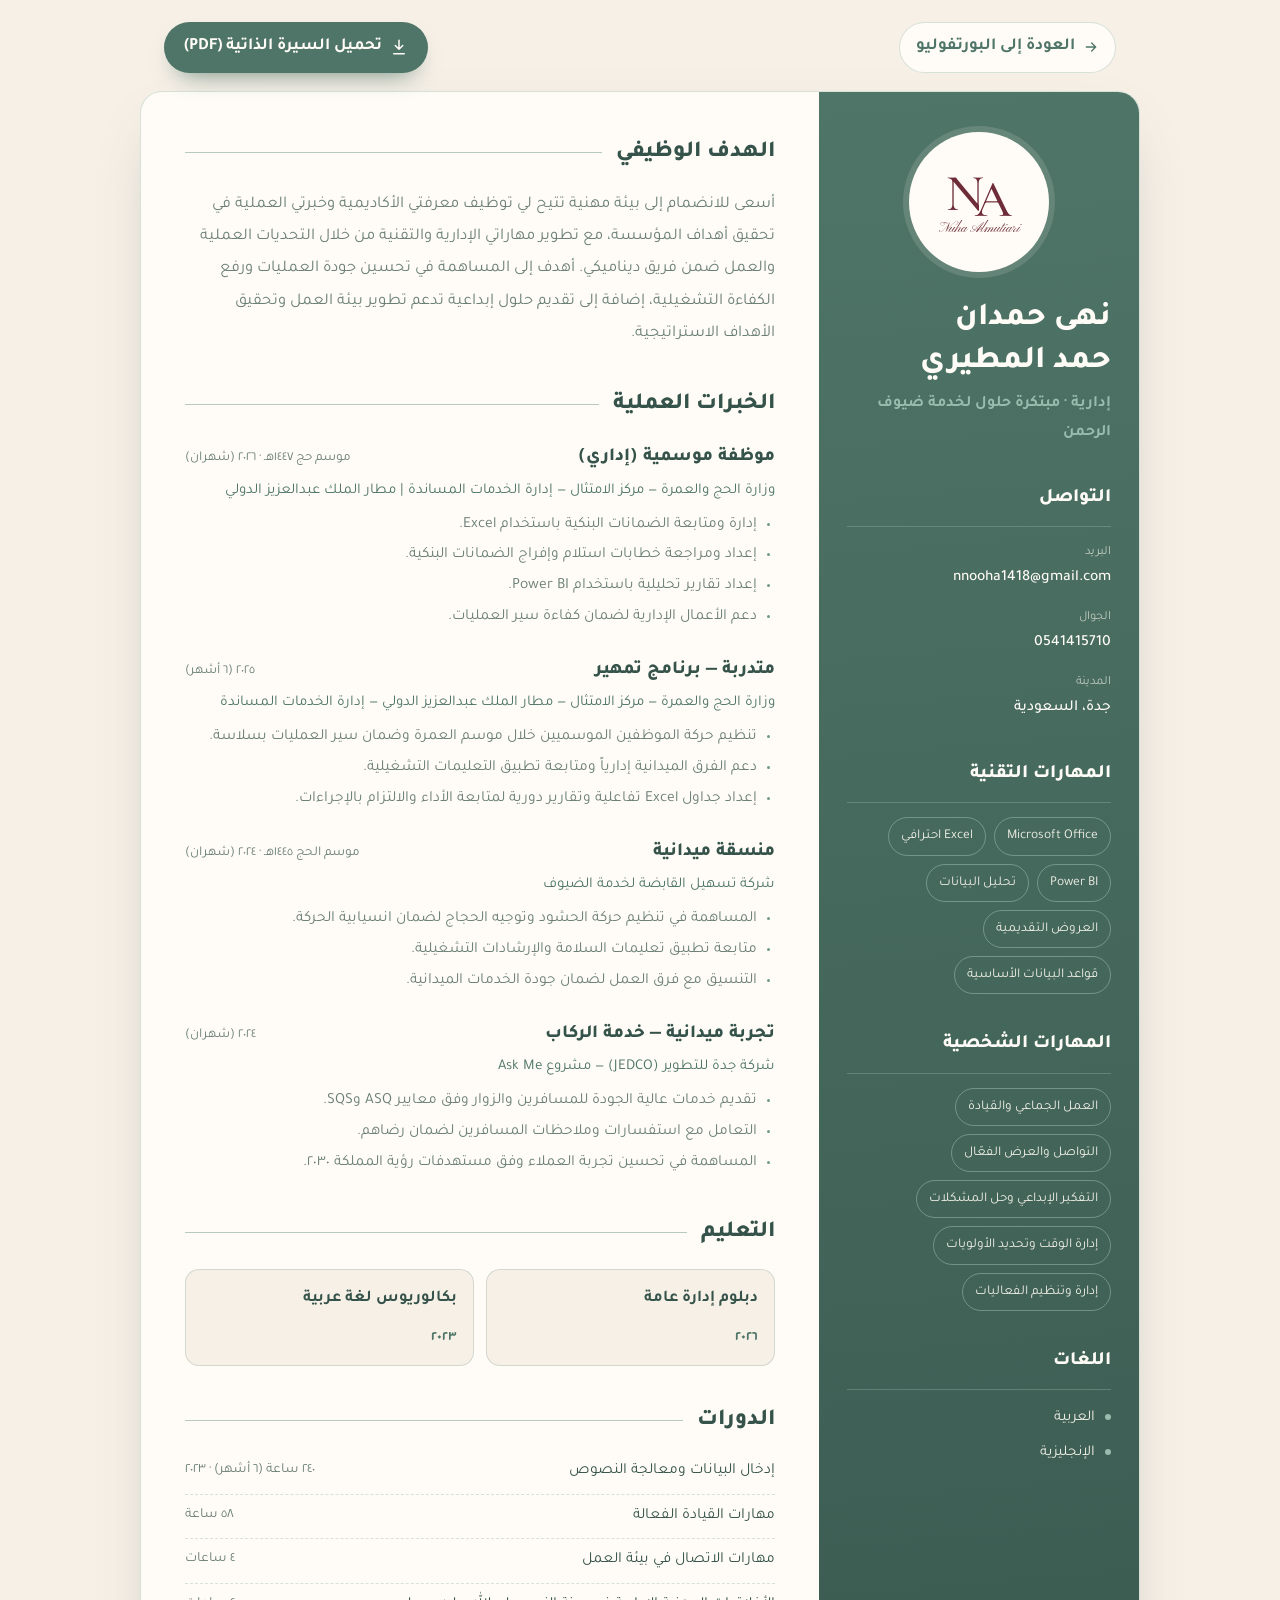
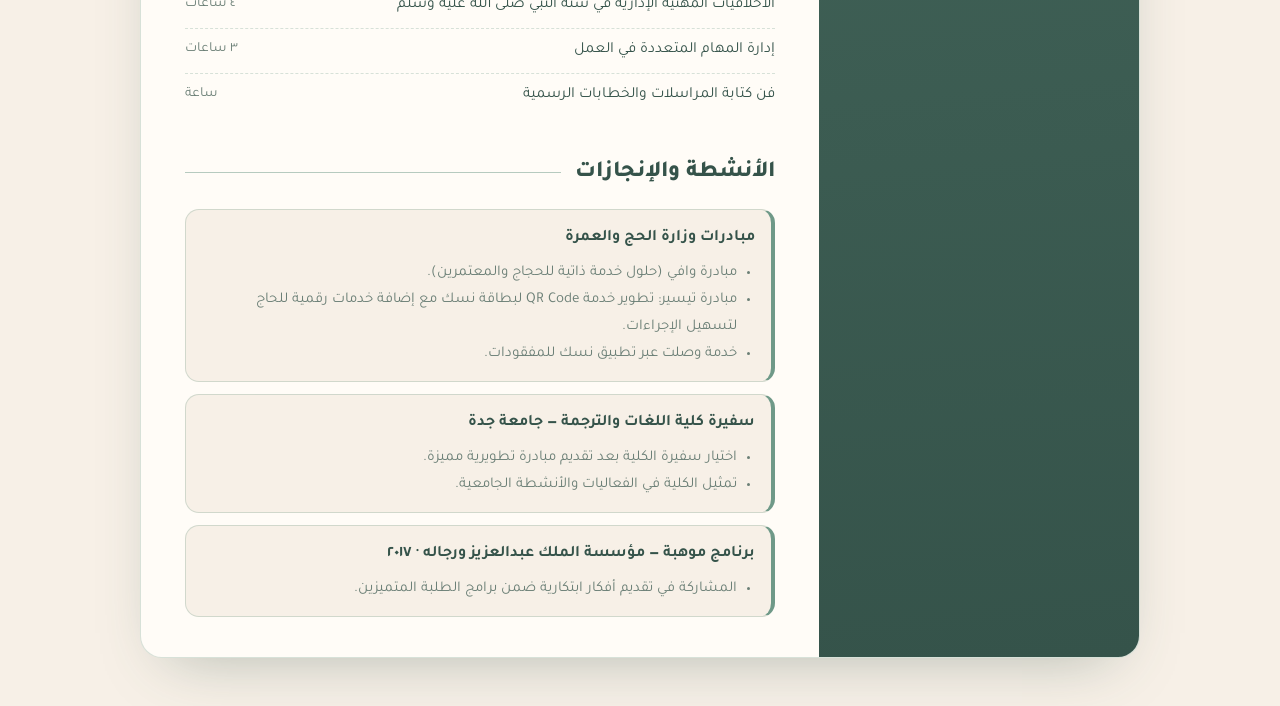
==== cv/index.html @ b0d6a56a "إضافة البورتفوليو" ====
<!DOCTYPE html>
<html lang="ar" dir="rtl">
<head>
<meta charset="utf-8">
<meta name="viewport" content="width=device-width, initial-scale=1">
<title>السيرة الذاتية | نهى حمدان المطيري</title>
<meta name="theme-color" content="#35534A">
<link rel="preconnect" href="https://fonts.googleapis.com"><link rel="preconnect" href="https://fonts.gstatic.com" crossorigin>
<link rel="stylesheet" href="https://fonts.googleapis.com/css2?family=Tajawal:wght@400;500;700;800&family=Cormorant+Garamond:wght@500&family=Pinyon+Script&display=swap">
<link rel="stylesheet" href="../css/style.css">
<style>
body{background:var(--bg)}
.cv-top{max-width:1000px;margin:0 auto;padding:22px clamp(14px,3vw,24px) 0;display:flex;justify-content:space-between;align-items:center;gap:12px;flex-wrap:wrap}
.back{display:inline-flex;align-items:center;gap:8px;font-weight:700;color:var(--green-700);padding:9px 16px;border-radius:999px;border:1px solid var(--line);background:var(--card)}
.back:hover{background:var(--sand-light)}
.back svg{width:16px;height:16px}
.dl{display:inline-flex;align-items:center;gap:8px;font-weight:700;padding:10px 20px;border-radius:999px;background:var(--primary);color:var(--on-primary);box-shadow:0 12px 26px -14px var(--green-700);transition:.2s}
.dl:hover{background:var(--green-900);transform:translateY(-2px)}
.dl svg{width:18px;height:18px}
.page{max-width:1000px;margin:18px auto 48px;display:grid;grid-template-columns:320px 1fr;background:var(--card);border-radius:var(--radius);overflow:hidden;box-shadow:var(--shadow);border:1px solid var(--line)}
/* الشريط الجانبي */
.side{background:linear-gradient(175deg,var(--green-700),var(--green-900));color:var(--sand-light);padding:40px 28px}
.side .badge{width:140px;height:140px;margin:0 auto;border-radius:50%;background:var(--ivory-white);display:grid;place-items:center;box-shadow:0 0 0 6px color-mix(in srgb,var(--ivory) 14%,transparent)}
.side .badge .logo .mark{font-size:52px}.side .badge .logo .name{font-size:14px}
.side h1{margin-top:26px;font-size:32px;line-height:1.35;font-weight:800;color:var(--ivory-white)}
.side .role{margin-top:6px;color:var(--green-300);font-weight:700;font-size:16px}
.side h2{margin-top:34px;padding-bottom:10px;border-bottom:1px solid color-mix(in srgb,var(--green-300) 35%,transparent);font-size:19px;font-weight:800;color:var(--ivory-white)}
.info{margin-top:14px;display:grid;gap:12px}
.info small{display:block;font-size:12.5px;color:color-mix(in srgb,var(--sand-light) 70%,transparent)}
.info b{font-weight:500;font-size:15.5px;color:var(--ivory-white);unicode-bidi:plaintext;overflow-wrap:anywhere}
.chips{margin-top:14px;display:flex;flex-wrap:wrap;gap:8px}
.chips span{padding:6px 12px;border-radius:999px;border:1px solid color-mix(in srgb,var(--green-300) 55%,transparent);font-size:13.5px;color:var(--sand-light)}
.side ul{list-style:none;margin:14px 0 0;padding:0;display:grid;gap:8px;font-size:15px}
.side ul li::before{content:"";display:inline-block;width:6px;height:6px;border-radius:50%;background:var(--green-300);margin-inline-end:10px;vertical-align:middle}
/* المحتوى */
.main{padding:40px clamp(22px,4vw,44px)}
.main h2{display:flex;align-items:center;gap:14px;font-size:23px;font-weight:800;margin:34px 0 16px;color:var(--green-900)}
.main h2:first-child{margin-top:0}
.main h2::after{content:"";flex:1;height:1px;background:var(--line-strong);opacity:.5}
.main p.lead{color:var(--text-soft);font-size:16.5px;line-height:1.95}
.job{margin-bottom:22px}
.job-h{display:flex;justify-content:space-between;align-items:baseline;gap:12px;flex-wrap:wrap}
.job h3{font-size:18.5px;font-weight:800}
.job .when{font-size:13.5px;color:var(--text-soft);white-space:nowrap}
.job .org{color:var(--green-700);font-size:15px;margin-top:2px}
.job ul{margin:8px 0 0;padding:0 18px 0 0;display:grid;gap:3px}
.job li{font-size:15.5px;color:var(--text-soft);line-height:1.8}
.job li::marker{color:var(--green-500)}
.two{display:grid;grid-template-columns:1fr 1fr;gap:12px}
.edu{padding:14px 16px;border-radius:var(--radius-sm);background:var(--bg);border:1px solid var(--line)}
.edu b{display:block;font-size:16.5px}.edu span{font-size:14px;color:var(--green-700);font-weight:700}
.list{margin:0;padding:0;list-style:none;display:grid;gap:8px}
.list li{display:flex;justify-content:space-between;gap:12px;font-size:15.5px;padding-bottom:8px;border-bottom:1px dashed var(--line)}
.list li:last-child{border:0}
.list li span{color:var(--text-soft);font-size:14px;white-space:nowrap}
.ach{display:grid;gap:12px}
.ach div{padding:14px 16px;border-radius:var(--radius-sm);border:1px solid var(--line);border-inline-start:4px solid var(--green-500);background:var(--bg)}
.ach b{display:block;font-size:16px}
.ach ul{margin:6px 0 0;padding:0 18px 0 0;font-size:15px;color:var(--text-soft);line-height:1.8}
@media (max-width:820px){.page{grid-template-columns:1fr;margin-top:12px}.side{text-align:center}.side .info,.side ul{justify-items:center}.chips{justify-content:center}.two{grid-template-columns:1fr}}
@page{size:A4;margin:0}
@media print{
  html{background:linear-gradient(to left,color-mix(in srgb,var(--green-700) 45%,var(--green-900)) 66mm,var(--card) 66mm)!important}body{background:transparent!important;-webkit-print-color-adjust:exact;print-color-adjust:exact}
  body{font-size:11pt}
  .cv-top{display:none!important}
  .page{background:transparent!important;display:grid!important;grid-template-columns:66mm 1fr!important;max-width:none;width:210mm;min-height:297mm;margin:0;border:0;border-radius:0;box-shadow:none}
  .side{background:none!important;text-align:right!important;padding:12mm 7mm}
  .side .info,.side ul{justify-items:start!important}.chips{justify-content:flex-start!important}
  .side .badge{width:30mm;height:30mm}.side .badge .logo .mark{font-size:34pt}.side .badge .logo .name{font-size:9pt}
  .side h1{font-size:19pt;margin-top:6mm}.side .role{font-size:10.5pt}
  .side h2{font-size:12pt;margin-top:7mm;padding-bottom:2mm}
  .info{gap:2.5mm}.info b{font-size:10pt}.info small{font-size:8.5pt}
  .chips{gap:1.5mm;margin-top:3mm}.chips span{font-size:9pt;padding:1mm 2.6mm}
  .side ul{font-size:10.5pt}
  .main{padding:12mm 10mm}
  .main h2{font-size:14pt;margin:6mm 0 3mm}
  .main p.lead{font-size:11pt;line-height:1.75}
  .job{margin-bottom:4mm;break-inside:avoid}.job h3{font-size:12pt}.job .org{font-size:10pt}.job .when{font-size:9.5pt}
  .job li{font-size:10.5pt;line-height:1.65}
  .two{grid-template-columns:1fr 1fr!important;gap:3mm}.edu{padding:3mm 4mm}.edu b{font-size:11pt}.edu span{font-size:10pt}
  .list{gap:1.5mm}.list li{font-size:10.5pt;padding-bottom:1.5mm}.list li span{font-size:9.5pt}
  .ach{gap:3mm}.ach div{padding:3mm 4mm;break-inside:avoid}.ach b{font-size:11pt}.ach ul{font-size:10.5pt;line-height:1.65;margin-top:1mm}
  h2{break-after:avoid}
}
</style>
</head>
<body>
<div class="cv-top">
  <a class="back" href="../index.html"><svg viewBox="0 0 24 24" fill="none" stroke="currentColor" stroke-width="2" stroke-linecap="round"><path d="M5 12h14M13 6l6 6-6 6"/></svg>العودة إلى البورتفوليو</a>
  <a class="dl" id="dl" href="Nuha-Almutairi-CV.pdf" download="Nuha-Almutairi-CV.pdf"><svg viewBox="0 0 24 24" fill="none" stroke="currentColor" stroke-width="2" stroke-linecap="round" stroke-linejoin="round"><path d="M12 3v12M7 10l5 5 5-5M5 21h14"/></svg>تحميل السيرة الذاتية (PDF)</a>
</div>
<div class="toast" id="toast" role="status"></div>

<div class="page">
  <!-- الشريط الجانبي -->
  <aside class="side">
    <div class="badge"><span class="logo"><span class="mark"><span>N</span><span>A</span></span><span class="name">Nuha Almutiari</span></span></div>
    <h1>نهى حمدان<br>حمد المطيري</h1>
    <p class="role">إدارية · مبتكرة حلول لخدمة ضيوف الرحمن</p>

    <h2>التواصل</h2>
    <div class="info">
      <div><small>البريد</small><b>nnooha1418@gmail.com</b></div>
      <div><small>الجوال</small><b dir="ltr">0541415710</b></div>
      <div><small>المدينة</small><b>جدة، السعودية</b></div>
    </div>

    <h2>المهارات التقنية</h2>
    <div class="chips"><span>Microsoft Office</span><span>Excel احترافي</span><span>Power BI</span><span>تحليل البيانات</span><span>العروض التقديمية</span><span>قواعد البيانات الأساسية</span></div>

    <h2>المهارات الشخصية</h2>
    <div class="chips"><span>العمل الجماعي والقيادة</span><span>التواصل والعرض الفعّال</span><span>التفكير الإبداعي وحل المشكلات</span><span>إدارة الوقت وتحديد الأولويات</span><span>إدارة وتنظيم الفعاليات</span></div>

    <h2>اللغات</h2>
    <ul><li>العربية</li><li>الإنجليزية</li></ul>
  </aside>

  <!-- المحتوى -->
  <main class="main">
    <h2>الهدف الوظيفي</h2>
    <p class="lead">أسعى للانضمام إلى بيئة مهنية تتيح لي توظيف معرفتي الأكاديمية وخبرتي العملية في تحقيق أهداف المؤسسة، مع تطوير مهاراتي الإدارية والتقنية من خلال التحديات العملية والعمل ضمن فريق ديناميكي. أهدف إلى المساهمة في تحسين جودة العمليات ورفع الكفاءة التشغيلية، إضافة إلى تقديم حلول إبداعية تدعم تطوير بيئة العمل وتحقيق الأهداف الاستراتيجية.</p>

    <h2>الخبرات العملية</h2>
    <div class="job">
      <div class="job-h"><h3>موظفة موسمية (إداري)</h3><span class="when">موسم حج ١٤٤٧هـ · ٢٠٢٦ (شهران)</span></div>
      <p class="org">وزارة الحج والعمرة — مركز الامتثال — إدارة الخدمات المساندة | مطار الملك عبدالعزيز الدولي</p>
      <ul><li>إدارة ومتابعة الضمانات البنكية باستخدام Excel.</li><li>إعداد ومراجعة خطابات استلام وإفراج الضمانات البنكية.</li><li>إعداد تقارير تحليلية باستخدام Power BI.</li><li>دعم الأعمال الإدارية لضمان كفاءة سير العمليات.</li></ul>
    </div>
    <div class="job">
      <div class="job-h"><h3>متدربة — برنامج تمهير</h3><span class="when">٢٠٢٥ (٦ أشهر)</span></div>
      <p class="org">وزارة الحج والعمرة — مركز الامتثال — مطار الملك عبدالعزيز الدولي — إدارة الخدمات المساندة</p>
      <ul><li>تنظيم حركة الموظفين الموسميين خلال موسم العمرة وضمان سير العمليات بسلاسة.</li><li>دعم الفرق الميدانية إدارياً ومتابعة تطبيق التعليمات التشغيلية.</li><li>إعداد جداول Excel تفاعلية وتقارير دورية لمتابعة الأداء والالتزام بالإجراءات.</li></ul>
    </div>
    <div class="job">
      <div class="job-h"><h3>منسقة ميدانية</h3><span class="when">موسم الحج ١٤٤٥هـ · ٢٠٢٤ (شهران)</span></div>
      <p class="org">شركة تسهيل القابضة لخدمة الضيوف</p>
      <ul><li>المساهمة في تنظيم حركة الحشود وتوجيه الحجاج لضمان انسيابية الحركة.</li><li>متابعة تطبيق تعليمات السلامة والإرشادات التشغيلية.</li><li>التنسيق مع فرق العمل لضمان جودة الخدمات الميدانية.</li></ul>
    </div>
    <div class="job">
      <div class="job-h"><h3>تجربة ميدانية — خدمة الركاب</h3><span class="when">٢٠٢٤ (شهران)</span></div>
      <p class="org">شركة جدة للتطوير (JEDCO) — مشروع Ask Me</p>
      <ul><li>تقديم خدمات عالية الجودة للمسافرين والزوار وفق معايير ASQ وSQS.</li><li>التعامل مع استفسارات وملاحظات المسافرين لضمان رضاهم.</li><li>المساهمة في تحسين تجربة العملاء وفق مستهدفات رؤية المملكة ٢٠٣٠.</li></ul>
    </div>

    <h2>التعليم</h2>
    <div class="two">
      <div class="edu"><b>دبلوم إدارة عامة</b><span>٢٠٢٦</span></div>
      <div class="edu"><b>بكالوريوس لغة عربية</b><span>٢٠٢٣</span></div>
    </div>

    <h2>الدورات</h2>
    <ul class="list">
      <li>إدخال البيانات ومعالجة النصوص<span>٢٤٠ ساعة (٦ أشهر) · ٢٠٢٣</span></li>
      <li>مهارات القيادة الفعالة<span>٥٨ ساعة</span></li>
      <li>مهارات الاتصال في بيئة العمل<span>٤ ساعات</span></li>
      <li>الأخلاقيات المهنية الإدارية في سنة النبي صلى الله عليه وسلم<span>٤ ساعات</span></li>
      <li>إدارة المهام المتعددة في العمل<span>٣ ساعات</span></li>
      <li>فن كتابة المراسلات والخطابات الرسمية<span>ساعة</span></li>
    </ul>

    <h2>الأنشطة والإنجازات</h2>
    <div class="ach">
      <div><b>مبادرات وزارة الحج والعمرة</b>
        <ul><li>مبادرة وافي (حلول خدمة ذاتية للحجاج والمعتمرين).</li><li>مبادرة تيسير: تطوير خدمة QR Code لبطاقة نسك مع إضافة خدمات رقمية للحاج لتسهيل الإجراءات.</li><li>خدمة وصلت عبر تطبيق نسك للمفقودات.</li></ul></div>
      <div><b>سفيرة كلية اللغات والترجمة — جامعة جدة</b>
        <ul><li>اختيار سفيرة الكلية بعد تقديم مبادرة تطويرية مميزة.</li><li>تمثيل الكلية في الفعاليات والأنشطة الجامعية.</li></ul></div>
      <div><b>برنامج موهبة — مؤسسة الملك عبدالعزيز ورجاله · ٢٠١٧</b>
        <ul><li>المشاركة في تقديم أفكار ابتكارية ضمن برامج الطلبة المتميزين.</li></ul></div>
    </div>
  </main>
</div>
<script>
(function(){
  var a=document.getElementById('dl'),toast=document.getElementById('toast'),dl=null;
  function say(t){toast.textContent=t;toast.classList.add('show');setTimeout(function(){toast.classList.remove('show')},2600)}
  // داخل Claude: التحميل يمر عبر نافذة تأكيد. على أي استضافة أخرى يعمل الرابط مباشرة.
  if(window.claude&&window.claude.use){window.claude.use('downloads').then(function(d){dl=d}).catch(function(){})}
  a.addEventListener('click',function(e){
    if(!dl)return;
    e.preventDefault();
    fetch(a.getAttribute('href')).then(function(r){return r.blob()}).then(function(b){
      return dl.save({filename:'Nuha-Almutairi-CV.pdf',data:b});
    }).then(function(){say('تم تحميل السيرة الذاتية ✓')}).catch(function(err){
      if(err&&err.code==='declined')return;
      say('تعذّر التحميل هنا، جرّبي مرة أخرى');
    });
  });
})();
</script>
</body>
</html>
---- css/style.css ----
/* =========================================================
   نهى المطيري — Portfolio
   ملف الأنماط: كل الألوان والخطوط هنا كمتغيّرات.
   غيّري القيمة هنا فيتعدّل الموقع كله.
   ========================================================= */
:root{
  /* الأساس — الأخضر */
  --green-900:#35534A;   /* أخضر داكن: النصوص والعناوين */
  --green-700:#4F7568;   /* الأخضر الأساسي: الأزرار والأيقونات */
  --green-500:#6F9988;   /* أخضر متوسط: الحدود والتحديد */
  --green-300:#98BCAE;   /* ميرمية فاتحة: التدرجات والخفيف */

  /* المساند — رملي / بيج */
  --sand:#E6D8C9;        /* رملي */
  --sand-dark:#CBBEAD;   /* بيج غامق */
  --sand-light:#F0EFE6;  /* رملي فاتح */

  /* الخلفيات */
  --ivory:#F7F0E7;       /* خلفية الموقع */
  --ivory-white:#FFFCF7; /* البطاقات */

  /* لون الشعار (من اللوقو) */
  --logo:#6E2C38;

  /* أسماء وظيفية (مبنية على ما سبق) */
  --bg:var(--ivory);
  --card:var(--ivory-white);
  --text:var(--green-900);
  --text-soft:color-mix(in srgb,var(--green-900) 72%,var(--ivory));
  --primary:var(--green-700);
  --on-primary:var(--ivory-white);
  --line:color-mix(in srgb,var(--green-500) 28%,transparent);
  --line-strong:var(--green-500);

  /* الخطوط */
  --font:"Tajawal",system-ui,sans-serif;
  --font-latin-serif:"Cormorant Garamond",Georgia,serif;
  --font-script:"Pinyon Script",cursive;

  /* المقاسات */
  --radius:22px;
  --radius-sm:14px;
  --wrap:1180px;
  --shadow:0 24px 60px -28px color-mix(in srgb,var(--green-900) 38%,transparent);
  --shadow-sm:0 10px 30px -18px color-mix(in srgb,var(--green-900) 35%,transparent);
}

*,*::before,*::after{box-sizing:border-box}
html{scroll-behavior:smooth;-webkit-text-size-adjust:100%}
@media (prefers-reduced-motion:reduce){html{scroll-behavior:auto}*{animation:none!important;transition:none!important}}
body{margin:0;font-family:var(--font);color:var(--text);background:var(--bg);line-height:1.8;font-size:17px;overflow-x:hidden}
img{max-width:100%;display:block}
a{color:inherit;text-decoration:none}
button{font:inherit;color:inherit;background:none;border:0;cursor:pointer}
h1,h2,h3,h4,p{margin:0}
:focus-visible{outline:2px solid var(--green-500);outline-offset:3px;border-radius:8px}

.wrap{max-width:var(--wrap);margin-inline:auto;padding-inline:clamp(18px,4vw,36px)}
section{padding-block:clamp(72px,10vw,128px);position:relative}

/* ---------- الشعار ---------- */
.logo{display:inline-flex;flex-direction:column;align-items:center;color:var(--logo);line-height:1}
.logo .mark{font-family:var(--font-latin-serif);font-weight:500;letter-spacing:-.18em;font-size:30px;direction:ltr;padding-inline-end:.18em}
.logo .mark span:last-child{position:relative;top:.12em}
.logo .name{white-space:nowrap;font-family:var(--font-script);font-size:15px;direction:ltr;margin-top:2px}

/* ---------- الشريط العلوي ---------- */
.nav{position:fixed;inset-inline:0;top:0;z-index:50;transition:background .3s,box-shadow .3s,padding .3s;padding-block:16px}
.nav.scrolled{background:color-mix(in srgb,var(--ivory) 86%,transparent);backdrop-filter:blur(14px);-webkit-backdrop-filter:blur(14px);box-shadow:0 1px 0 var(--line);padding-block:10px}
.nav .wrap{display:flex;align-items:center;justify-content:space-between;gap:20px}
.nav ul{display:flex;gap:4px;list-style:none;margin:0;padding:0}
.nav ul a{padding:8px 14px;border-radius:999px;font-weight:500;font-size:15px;color:var(--text-soft);transition:.2s}
.nav ul a:hover,.nav ul a.active{color:var(--text);background:color-mix(in srgb,var(--green-300) 30%,transparent)}
.menu-btn{display:none;width:44px;height:44px;border-radius:50%;border:1px solid var(--line)}
.menu-btn span{display:block;width:18px;height:2px;background:var(--text);margin:4px auto;border-radius:2px;transition:.3s}
@media (max-width:860px){
  .menu-btn{display:block}
  .nav ul{position:fixed;inset:70px 16px auto 16px;flex-direction:column;background:var(--card);border:1px solid var(--line);border-radius:var(--radius);padding:12px;box-shadow:var(--shadow);opacity:0;pointer-events:none;transform:translateY(-8px);transition:.25s}
  .nav ul a{display:block;padding:12px 16px;font-size:17px}
  .nav.open ul{opacity:1;pointer-events:auto;transform:none}
  .nav.open .menu-btn span:nth-child(1){transform:translateY(6px) rotate(45deg)}
  .nav.open .menu-btn span:nth-child(2){opacity:0}
  .nav.open .menu-btn span:nth-child(3){transform:translateY(-6px) rotate(-45deg)}
}

/* ---------- أزرار ووسوم ---------- */
.btn{display:inline-flex;align-items:center;gap:10px;padding:14px 26px;border-radius:999px;font-weight:700;font-size:16px;transition:.25s;white-space:nowrap}
.btn-primary{background:var(--primary);color:var(--on-primary);box-shadow:0 12px 26px -14px var(--green-700)}
.btn-primary:hover{background:var(--green-900);transform:translateY(-2px)}
.btn-ghost{border:1px solid var(--line-strong);color:var(--text)}
.btn-ghost:hover{background:var(--sand-light)}
.btn svg{width:18px;height:18px}
.eyebrow{display:inline-flex;align-items:center;gap:10px;font-size:14px;font-weight:700;color:var(--green-700);letter-spacing:.02em}
.eyebrow::before{content:"";width:28px;height:1.5px;background:var(--green-500)}
.chip{display:inline-block;font-size:13px;font-weight:500;padding:4px 12px;border-radius:999px;background:var(--sand-light);border:1px solid var(--line);color:var(--text-soft)}
.sec-head{max-width:640px;margin-bottom:clamp(36px,5vw,56px)}
.sec-head h2{font-size:clamp(30px,4.2vw,46px);font-weight:800;line-height:1.3;margin-top:12px;letter-spacing:-.01em}
.sec-head p{color:var(--text-soft);margin-top:14px;font-size:18px}

/* ---------- الواجهة ---------- */
.hero{min-height:100svh;display:flex;align-items:center;padding-top:120px;overflow:hidden;
  background:
    radial-gradient(60% 55% at 85% 20%,color-mix(in srgb,var(--green-300) 38%,transparent),transparent 70%),
    radial-gradient(50% 50% at 10% 90%,color-mix(in srgb,var(--sand) 90%,transparent),transparent 70%),
    var(--bg)}
.hero-grid{display:grid;grid-template-columns:1.15fr .85fr;gap:clamp(32px,5vw,72px);align-items:center}
.hero h1{font-size:clamp(40px,6.4vw,78px);line-height:1.18;font-weight:800;letter-spacing:-.02em;margin-block:18px 22px}
.hero h1 em{font-style:normal;color:var(--green-700);position:relative;white-space:nowrap}
.hero h1 em::after{content:"";position:absolute;inset-inline:0;bottom:.08em;height:.22em;background:color-mix(in srgb,var(--green-300) 55%,transparent);z-index:-1;border-radius:4px}
.hero .lead{font-size:clamp(17px,1.6vw,20px);color:var(--text-soft);max-width:560px}
.hero .lead b{color:var(--text);font-weight:700}
.hero-ctas{display:flex;gap:12px;flex-wrap:wrap;margin-top:34px}
.hero-card{position:relative;aspect-ratio:4/5;border-radius:200px 200px var(--radius) var(--radius);background:linear-gradient(170deg,var(--green-700),var(--green-900));overflow:hidden;box-shadow:var(--shadow)}
.hero-card img{position:absolute;inset:0;width:100%;height:100%;object-fit:cover;opacity:.38;mix-blend-mode:luminosity}
.hero-card::after{content:"";position:absolute;inset:0;background:linear-gradient(to top,var(--green-900) 5%,transparent 60%)}
.hero-card .logo{position:absolute;z-index:2;top:50%;left:50%;transform:translate(-50%,-62%);color:var(--ivory-white)}
.hero-card .logo .mark{font-size:clamp(90px,11vw,140px)}
.hero-card .logo .name{font-size:clamp(28px,3vw,38px);margin-top:6px}
.hero-card .cap{position:absolute;z-index:2;bottom:26px;inset-inline:26px;color:var(--sand-light);font-size:14px;display:flex;justify-content:space-between;gap:8px;border-top:1px solid color-mix(in srgb,var(--ivory) 25%,transparent);padding-top:14px}
.ring{position:absolute;border:1px solid var(--line);border-radius:50%;pointer-events:none}
.stats{display:grid;grid-template-columns:repeat(4,1fr);gap:1px;margin-top:clamp(48px,7vw,80px);background:var(--line);border:1px solid var(--line);border-radius:var(--radius);overflow:hidden}
.stat{background:color-mix(in srgb,var(--card) 80%,transparent);padding:22px 20px}
.stat b{display:block;font-size:clamp(28px,3.4vw,40px);font-weight:800;color:var(--green-700);line-height:1.2}
.stat span{font-size:14px;color:var(--text-soft)}
@media (max-width:900px){
  .hero-grid{grid-template-columns:1fr}
  .hero-card{max-width:340px;margin-inline:auto;width:100%;order:-1;aspect-ratio:1/1;border-radius:var(--radius)}
  .stats{grid-template-columns:repeat(2,1fr)}
}

/* ---------- عنّي ---------- */
.about{background:var(--card);border-block:1px solid var(--line)}
.about-grid{display:grid;grid-template-columns:1fr 1fr;gap:clamp(32px,6vw,80px);align-items:start}
.about-text p{font-size:19px;color:var(--text-soft);margin-bottom:18px}
.about-text p:first-child{font-size:clamp(22px,2.4vw,27px);color:var(--text);font-weight:500;line-height:1.7}
.method{display:grid;gap:14px;counter-reset:m}
.method li{list-style:none;display:grid;grid-template-columns:52px 1fr;gap:16px;align-items:start;padding:18px;border-radius:var(--radius-sm);background:var(--bg);border:1px solid var(--line);transition:.25s}
.method li:hover{border-color:var(--line-strong);transform:translateX(-4px)}
.method li::before{counter-increment:m;content:counter(m,arabic-indic);width:52px;height:52px;border-radius:50%;display:grid;place-items:center;background:var(--green-700);color:var(--on-primary);font-weight:800;font-size:20px}
.method h4{font-size:18px;font-weight:700}
.method p{font-size:15px;color:var(--text-soft);line-height:1.7}
.method{padding:0;margin:0}
@media (max-width:860px){.about-grid{grid-template-columns:1fr}}

/* ---------- الأعمال ---------- */
.filters{display:flex;gap:8px;flex-wrap:wrap;margin-bottom:28px}
.filters button{padding:9px 18px;border-radius:999px;border:1px solid var(--line);font-weight:500;font-size:15px;color:var(--text-soft);transition:.2s}
.filters button[aria-pressed="true"]{background:var(--green-900);color:var(--ivory-white);border-color:var(--green-900)}
.projects{display:grid;grid-template-columns:repeat(6,1fr);gap:20px}
.project{grid-column:span 2;background:var(--card);border:1px solid var(--line);border-radius:var(--radius);overflow:hidden;display:flex;flex-direction:column;text-align:start;transition:transform .35s,box-shadow .35s,border-color .35s;cursor:pointer}
.project.big{grid-column:span 2}
.project:hover{transform:translateY(-6px);box-shadow:var(--shadow);border-color:var(--line-strong)}
.project.hide{display:none}
.p-visual{position:relative;aspect-ratio:16/10;overflow:hidden;background:var(--sand)}

.p-visual img{width:100%;height:100%;object-fit:cover;transition:transform .6s}
.project:hover .p-visual img{transform:scale(1.05)}
.p-badge{position:absolute;top:14px;inset-inline-start:14px;z-index:3;font-size:12.5px;font-weight:700;padding:5px 12px;border-radius:999px;background:color-mix(in srgb,var(--ivory-white) 90%,transparent);backdrop-filter:blur(6px);color:var(--green-900)}
.p-badge.idea{background:color-mix(in srgb,var(--green-900) 82%,transparent);color:var(--ivory-white)}
.p-body{padding:22px 22px 24px;display:flex;flex-direction:column;gap:10px;flex:1}
.p-body h3{font-size:24px;font-weight:800;line-height:1.35}
.p-body h3 small{display:block;font-size:14px;font-weight:500;color:var(--green-700);margin-bottom:2px}
.p-body p{font-size:15.5px;color:var(--text-soft);line-height:1.75}
.p-foot{margin-top:auto;padding-top:12px;display:flex;align-items:center;justify-content:space-between;gap:10px;flex-wrap:wrap}
.p-foot .chips{display:flex;gap:6px;flex-wrap:wrap}
.p-more{font-weight:700;font-size:14px;color:var(--green-700);display:inline-flex;align-items:center;gap:6px}
.p-more svg{width:16px;height:16px;transition:transform .25s}
.project:hover .p-more svg{transform:translateX(-4px)}
@media (max-width:980px){.project,.project.big{grid-column:span 2}}
@media (max-width:640px){.projects{grid-template-columns:1fr}.project,.project.big{grid-column:auto}}

/* رسوم مرسومة بالكود لتيسير ووافي */
.art{position:absolute;inset:0;display:grid;place-items:center}
.art-taiseer{background:radial-gradient(70% 80% at 30% 30%,var(--green-300),var(--green-700))}
.nusuk{width:62%;max-width:300px;aspect-ratio:1.58;background:var(--ivory-white);border-radius:14px;box-shadow:0 24px 40px -18px rgba(0,0,0,.45);transform:rotate(-7deg);display:grid;grid-template-columns:1fr auto;gap:8%;padding:7%;align-items:center}
.nusuk .lines{display:grid;gap:9px}
.nusuk .lines i{display:block;height:7px;border-radius:4px;background:var(--sand-dark)}
.nusuk .lines i:first-child{width:70%;background:var(--green-700);height:9px}
.nusuk .lines i:nth-child(3){width:80%}.nusuk .lines i:nth-child(4){width:55%}
.nusuk svg{width:clamp(56px,9vw,88px);height:auto}
.scan{position:absolute;width:38%;max-width:150px;aspect-ratio:9/17;border-radius:22px;background:var(--green-900);border:5px solid var(--ivory-white);bottom:-14%;inset-inline-start:12%;transform:rotate(8deg);box-shadow:0 20px 40px -16px rgba(0,0,0,.5);padding:14px 10px;display:grid;gap:6px;align-content:start}
.scan i{display:block;height:16%;min-height:18px;border-radius:7px;background:color-mix(in srgb,var(--ivory) 18%,transparent)}
.scan i:first-child{background:#c0584a;opacity:.85}
.art-wafi{background:linear-gradient(160deg,var(--sand),var(--sand-dark))}
.art-wafi svg{height:88%;width:auto}

/* ---------- نافذة التفاصيل ---------- */
dialog.case{border:0;padding:0;width:min(920px,calc(100% - 24px));max-height:calc(100svh - 24px);border-radius:var(--radius);background:var(--card);color:var(--text);box-shadow:var(--shadow);overflow:hidden}
dialog.case::backdrop{background:color-mix(in srgb,var(--green-900) 55%,transparent);backdrop-filter:blur(4px)}
dialog.case[open]{animation:pop .35s cubic-bezier(.2,.8,.2,1)}
@keyframes pop{from{opacity:0;transform:translateY(20px) scale(.98)}}
.case-scroll{max-height:calc(100svh - 24px);overflow-y:auto;overscroll-behavior:contain}
.case-close{position:sticky;top:14px;float:left;margin:14px;z-index:5;width:42px;height:42px;border-radius:50%;background:var(--card);border:1px solid var(--line);display:grid;place-items:center;box-shadow:var(--shadow-sm)}
.case-close svg{width:18px;height:18px}
.case-hero{position:relative;aspect-ratio:21/9;background:var(--sand);overflow:hidden;margin-top:-70px}
.case-hero img{width:100%;height:100%;object-fit:cover}
.case-hero .art .nusuk{width:34%}.case-hero .art .scan{width:18%;bottom:-20%;inset-inline-start:30%}
.case-body{padding:clamp(22px,4vw,44px)}
.case-body .kicker{color:var(--green-700);font-weight:700;font-size:14px}
.case-body h2{font-size:clamp(28px,4vw,40px);font-weight:800;line-height:1.3;margin:6px 0 10px}
.case-body .sum{font-size:18px;color:var(--text-soft);max-width:720px}
.case-meta{display:flex;gap:8px;flex-wrap:wrap;margin:18px 0 6px}
.case-block{margin-top:30px}
.case-block h3{font-size:19px;font-weight:800;margin-bottom:12px;display:flex;align-items:center;gap:10px}
.case-block h3::before{content:"";width:10px;height:10px;border-radius:3px;background:var(--green-500);transform:rotate(45deg)}
.case-block p{color:var(--text-soft)}
.case-list{display:grid;grid-template-columns:repeat(auto-fill,minmax(230px,1fr));gap:12px;padding:0;margin:0;list-style:none}
.case-list li{padding:14px 16px;border-radius:var(--radius-sm);background:var(--bg);border:1px solid var(--line);font-size:15.5px;line-height:1.65}
.case-list li b{display:block;font-size:16px;color:var(--text)}
.case-list li span{color:var(--text-soft)}
.case-kpis{display:grid;grid-template-columns:repeat(auto-fit,minmax(150px,1fr));gap:12px}
.case-kpis div{padding:18px;border-radius:var(--radius-sm);background:var(--green-900);color:var(--ivory-white)}
.case-kpis b{font-size:30px;font-weight:800;display:block;line-height:1.2;color:var(--green-300)}
.case-kpis span{font-size:14px;opacity:.85}
.case-steps{counter-reset:s;display:grid;gap:10px;padding:0;margin:0;list-style:none}
.case-steps li{counter-increment:s;display:grid;grid-template-columns:36px 1fr;gap:12px;align-items:start}
.case-steps li::before{content:counter(s,arabic-indic);width:36px;height:36px;border-radius:50%;border:1.5px solid var(--green-500);display:grid;place-items:center;font-weight:800;color:var(--green-700)}
.case-steps li b{display:block}.case-steps li span{color:var(--text-soft);font-size:15px}
.case-gallery{display:grid;grid-template-columns:repeat(auto-fit,minmax(200px,1fr));gap:12px}
.case-gallery figure{margin:0;border-radius:var(--radius-sm);overflow:hidden;background:var(--sand-light);border:1px solid var(--line)}
.case-gallery img{width:100%;aspect-ratio:4/3;object-fit:cover}
.case-gallery img.contain{object-fit:contain;padding:10px}
.case-gallery figcaption{font-size:13.5px;padding:8px 12px;color:var(--text-soft)}
.case-actions{display:flex;gap:10px;flex-wrap:wrap;margin-top:32px;padding-top:24px;border-top:1px solid var(--line)}

/* ---------- الخبرات ---------- */
.exp{background:var(--green-900);color:var(--sand-light);overflow:hidden}
.exp .sec-head h2{color:var(--ivory-white)}
.exp .sec-head p{color:color-mix(in srgb,var(--sand-light) 75%,transparent)}
.exp .eyebrow{color:var(--green-300)}.exp .eyebrow::before{background:var(--green-300)}
.timeline{position:relative;display:grid;gap:18px;padding:0;margin:0;list-style:none}
.timeline::before{content:"";position:absolute;inset-block:10px;inset-inline-start:11px;width:1.5px;background:color-mix(in srgb,var(--green-300) 40%,transparent)}
.timeline li{position:relative;padding-inline-start:46px}
.timeline li::before{content:"";position:absolute;inset-inline-start:4px;top:28px;width:16px;height:16px;border-radius:50%;background:var(--green-900);border:3px solid var(--green-300)}
.t-card{background:color-mix(in srgb,var(--ivory) 6%,transparent);border:1px solid color-mix(in srgb,var(--green-300) 22%,transparent);border-radius:var(--radius);padding:22px 24px;display:grid;grid-template-columns:220px 1fr;gap:24px;transition:.25s}
.t-card:hover{background:color-mix(in srgb,var(--ivory) 10%,transparent)}
.t-when{font-size:14px;color:var(--green-300);font-weight:700}
.t-when small{display:block;font-weight:400;color:color-mix(in srgb,var(--sand-light) 70%,transparent);font-size:13.5px;margin-top:4px}
.t-card h3{font-size:20px;color:var(--ivory-white);font-weight:700;line-height:1.5}
.t-card h3 small{display:block;font-size:15px;color:color-mix(in srgb,var(--sand-light) 75%,transparent);font-weight:400}
.t-card ul{margin:10px 0 0;padding:0;list-style:none;display:grid;gap:4px}
.t-card ul li{font-size:15.5px;color:color-mix(in srgb,var(--sand-light) 85%,transparent);padding-inline-start:18px;position:relative}
.t-card ul li::before{content:"";position:absolute;inset-inline-start:0;top:.8em;width:6px;height:6px;border-radius:50%;background:var(--green-500)}
@media (max-width:760px){.t-card{grid-template-columns:1fr;gap:10px}}

/* ---------- المهارات والتعليم ---------- */
.skills-grid{display:grid;grid-template-columns:repeat(3,1fr);gap:20px}
.panel{background:var(--card);border:1px solid var(--line);border-radius:var(--radius);padding:26px}
.panel h3{font-size:19px;font-weight:800;margin-bottom:16px;display:flex;align-items:center;gap:12px}
.panel h3 .ic{width:40px;height:40px;border-radius:12px;background:color-mix(in srgb,var(--green-300) 35%,transparent);display:grid;place-items:center;color:var(--green-700)}
.panel h3 .ic svg{width:20px;height:20px}
.tags{display:flex;flex-wrap:wrap;gap:8px}
.tags span{padding:7px 14px;border-radius:999px;background:var(--bg);border:1px solid var(--line);font-size:15px}
.edu{display:grid;gap:12px}
.edu div{display:flex;justify-content:space-between;align-items:baseline;gap:10px;padding-bottom:12px;border-bottom:1px dashed var(--line)}
.edu div:last-child{border:0;padding:0}
.edu b{font-weight:700}.edu span{color:var(--green-700);font-weight:700;font-size:15px}
.courses{margin:0;padding:0;list-style:none;display:grid;gap:10px}
.courses li{display:flex;justify-content:space-between;gap:10px;font-size:15.5px}
.courses li span{color:var(--text-soft);white-space:nowrap;font-size:14px}
.wide{grid-column:span 2}
.achv{display:grid;grid-template-columns:1fr 1fr;gap:14px}
.achv div{padding:16px;border-radius:var(--radius-sm);background:var(--bg);border:1px solid var(--line)}
.achv b{display:block;font-size:16px}.achv span{font-size:14.5px;color:var(--text-soft)}
@media (max-width:980px){.skills-grid{grid-template-columns:1fr 1fr}.wide{grid-column:span 2}}
@media (max-width:640px){.skills-grid{grid-template-columns:1fr}.wide{grid-column:auto}.achv{grid-template-columns:1fr}}

/* ---------- تواصل ---------- */
.contact{padding-bottom:40px}
.contact-card{position:relative;overflow:hidden;border-radius:calc(var(--radius) + 10px);padding:clamp(32px,6vw,72px);background:linear-gradient(135deg,var(--green-700),var(--green-900));color:var(--ivory-white);display:grid;grid-template-columns:1.1fr .9fr;gap:40px;align-items:center}
.contact-card h2{font-size:clamp(32px,4.6vw,52px);font-weight:800;line-height:1.25}
.contact-card p{color:color-mix(in srgb,var(--sand-light) 85%,transparent);margin-top:14px;font-size:18px}
.c-items{display:grid;gap:12px;position:relative;z-index:2}
.c-item{display:flex;align-items:center;gap:14px;padding:14px 16px;border-radius:var(--radius-sm);background:color-mix(in srgb,var(--ivory) 10%,transparent);border:1px solid color-mix(in srgb,var(--ivory) 18%,transparent);transition:.2s}
.c-item:hover{background:color-mix(in srgb,var(--ivory) 16%,transparent)}
.c-item .ic{width:42px;height:42px;flex:none;border-radius:12px;background:var(--ivory-white);color:var(--green-700);display:grid;place-items:center}
.c-item .ic svg{width:20px;height:20px}
.c-item div{flex:1;min-width:0}
.c-item small{display:block;font-size:13px;opacity:.75}
.c-item b{font-weight:700;direction:ltr;unicode-bidi:plaintext;display:block;overflow-wrap:anywhere}
.copy{font-size:13px;font-weight:700;padding:6px 12px;border-radius:999px;background:var(--ivory-white);color:var(--green-900)}
.contact-card .ring{border-color:color-mix(in srgb,var(--ivory) 14%,transparent)}
@media (max-width:860px){.contact-card{grid-template-columns:1fr}}
footer{padding-block:28px 40px}
footer .wrap{display:flex;justify-content:space-between;align-items:center;gap:16px;flex-wrap:wrap;font-size:14px;color:var(--text-soft)}

/* ---------- ظهور تدريجي ---------- */
.reveal{opacity:0;transform:translateY(24px);transition:opacity .8s cubic-bezier(.2,.7,.2,1),transform .8s cubic-bezier(.2,.7,.2,1)}
.reveal.in{opacity:1;transform:none}
.toast{position:fixed;bottom:24px;left:50%;transform:translate(-50%,20px);background:var(--green-900);color:var(--ivory-white);padding:10px 20px;border-radius:999px;font-size:15px;opacity:0;pointer-events:none;transition:.3s;z-index:100}
.toast.show{opacity:1;transform:translate(-50%,0)}

/* =========================================================
   بطاقات المبادرات: صورة بعنوان فوقها + نافذة بثلاثة أعمدة
   ========================================================= */
.p-visual::after{content:"";position:absolute;inset:0;z-index:1;background:linear-gradient(to top,color-mix(in srgb,var(--green-900) 92%,transparent) 0%,color-mix(in srgb,var(--green-900) 35%,transparent) 38%,transparent 62%)}
.p-title{position:absolute;z-index:2;bottom:16px;inset-inline:18px;color:var(--ivory-white)}
.p-title small{display:block;font-size:13px;font-weight:500;opacity:.88}
.p-title h3{font-size:clamp(22px,2.4vw,27px);font-weight:800;line-height:1.3}
.p-body{padding:18px 20px 20px}
.p-metric{font-size:13.5px;font-weight:700;color:var(--green-700);display:inline-flex;align-items:center;gap:6px}
.p-metric::before{content:"";width:7px;height:7px;border-radius:50%;background:var(--green-500)}

/* النافذة */
.case-top{display:flex;align-items:center;justify-content:space-between;gap:12px;padding:16px clamp(16px,3vw,28px)}
.case-top .chips{display:flex;gap:8px;flex-wrap:wrap}
.case-top .chip.on{background:color-mix(in srgb,var(--green-300) 40%,transparent);color:var(--green-900);font-weight:700;border-color:transparent}
.case-close{position:static;float:none;margin:0;flex:none}
.case-hero{margin:0 clamp(16px,3vw,28px);border-radius:var(--radius);aspect-ratio:16/7}
.case-hero::after{content:"";position:absolute;inset:0;z-index:1;background:linear-gradient(to top,color-mix(in srgb,var(--green-900) 90%,transparent),transparent 55%)}
.case-hero .ttl{position:absolute;z-index:2;bottom:clamp(14px,3vw,26px);inset-inline-start:clamp(16px,3vw,28px);color:var(--ivory-white)}
.case-hero .ttl h2{font-size:clamp(26px,4vw,40px);font-weight:800;line-height:1.25}
.case-hero .ttl p{font-size:clamp(14px,1.6vw,16px);opacity:.9}
.case-hero .art .nusuk{width:30%}.case-hero .art .scan{width:14%;bottom:-24%;inset-inline-start:26%}
.case-body{padding:clamp(20px,3vw,30px) clamp(16px,3vw,28px) 8px}
.case-cols{display:grid;grid-template-columns:repeat(3,1fr);gap:clamp(14px,2.4vw,28px)}
.case-cols h3{font-size:16.5px;font-weight:800;display:flex;align-items:center;gap:8px;margin-bottom:8px}
.case-cols h3 svg{width:18px;height:18px;color:var(--green-700);flex:none}
.case-cols p{font-size:15px;color:var(--text-soft);line-height:1.8}
@media (max-width:720px){.case-cols{grid-template-columns:1fr}.case-hero{aspect-ratio:16/10}}
details.more{margin-top:24px;border-top:1px solid var(--line);padding-top:16px}
details.more summary{cursor:pointer;font-weight:700;color:var(--green-700);list-style:none;display:inline-flex;align-items:center;gap:8px}
details.more summary::-webkit-details-marker{display:none}
details.more summary::after{content:"+";font-size:20px;line-height:1;transition:.2s}
details.more[open] summary::after{transform:rotate(45deg)}
.case-foot{display:flex;align-items:center;justify-content:space-between;gap:10px;flex-wrap:wrap;padding:18px clamp(16px,3vw,28px) 22px;margin-top:18px;border-top:1px solid var(--line);position:sticky;bottom:0;background:var(--card)}
.case-foot .nav-btns{display:flex;gap:6px}
.case-foot .nav-btns button{padding:9px 16px;border-radius:999px;font-weight:700;font-size:14.5px;color:var(--text-soft);display:inline-flex;align-items:center;gap:6px}
.case-foot .nav-btns button:hover{background:var(--sand-light);color:var(--text)}
.case-foot .nav-btns svg{width:15px;height:15px}
.case-foot .end{display:flex;gap:8px}
.case-foot .btn{padding:10px 20px;font-size:15px}

/* شعارات تيسير ووافي على البطاقات */
.art-taiseer{background:radial-gradient(90% 90% at 70% 20%,var(--green-700),var(--green-900))}
.art-wafi{background:radial-gradient(80% 80% at 50% 35%,var(--ivory-white),var(--sand))}
.brand-logo{width:58%;max-width:300px;height:auto;position:relative;top:-10%}
.brand-logo.round{width:auto;height:72%;max-width:none;border-radius:24px;top:-8%}
.case-hero .brand-logo{width:34%;top:-12%}.case-hero .brand-logo.round{height:70%;width:auto}
.p-visual img.brand-logo,.case-hero img.brand-logo{width:56%;max-width:300px;height:auto;object-fit:contain;transform:none}
.p-visual img.brand-logo.round,.case-hero img.brand-logo.round{height:58%;width:auto;max-width:none;border-radius:28px;box-shadow:0 18px 40px -20px rgba(53,83,74,.5)}
.case-hero img.brand-logo{width:32%}
.p-visual img.brand-logo.round{top:-14%}
.p-visual img.brand-logo.round{width:34%;height:auto;top:-14%}
.case-hero img.brand-logo.round{width:22%;height:auto;top:-12%}

/* أزرار واتساب والاتصال */
.c-actions{display:grid;grid-template-columns:1fr 1fr;gap:10px;margin-top:-4px}
.c-btn{display:inline-flex;align-items:center;justify-content:center;gap:8px;padding:13px 16px;border-radius:var(--radius-sm);font-weight:700;font-size:16px;background:var(--ivory-white);color:var(--green-900);transition:.2s}
.c-btn:hover{transform:translateY(-2px);background:var(--sand-light)}
.c-btn.wa{background:#25D366;color:#fff}
.c-btn.wa:hover{background:#1ebe5b}
.c-btn svg{width:20px;height:20px}
@media (max-width:420px){.c-item b{font-size:15px;overflow-wrap:normal;word-break:keep-all}}

/* بطاقة السيرة الذاتية (بدل الأرقام) */
.cv-card{margin-top:clamp(40px,6vw,64px);display:flex;align-items:center;gap:18px;padding:18px 22px;border-radius:var(--radius);background:color-mix(in srgb,var(--card) 85%,transparent);border:1px solid var(--line);box-shadow:var(--shadow-sm);transition:.3s;max-width:640px}
.cv-card:hover{border-color:var(--line-strong);transform:translateY(-3px);box-shadow:var(--shadow)}
.cv-ic{width:60px;height:60px;flex:none;border-radius:18px;display:grid;place-items:center;background:var(--green-900);color:var(--ivory-white)}
.cv-ic svg{width:30px;height:30px}
.cv-txt{flex:1;min-width:0}.cv-txt b{display:block;font-size:20px;font-weight:800}.cv-txt small{color:var(--text-soft);font-size:14.5px}
.cv-go{display:inline-flex;align-items:center;gap:8px;padding:11px 20px;border-radius:999px;background:var(--primary);color:var(--on-primary);font-weight:700;font-size:15px;white-space:nowrap}
.cv-go svg{width:16px;height:16px}
@media (max-width:560px){.cv-card{flex-wrap:wrap}.cv-go{width:100%;justify-content:center}}

/* واتساب: أيقونة فقط بألوان الموقع */
.wa-icon{margin-top:26px;width:56px;height:56px;border-radius:50%;display:inline-grid;place-items:center;background:var(--ivory-white);color:var(--green-700);box-shadow:0 14px 30px -14px rgba(0,0,0,.45);transition:.25s}
.wa-icon:hover{transform:translateY(-3px) scale(1.04);background:var(--sand)}
.wa-icon svg{width:28px;height:28px}
.c-arrow{width:20px;height:20px;flex:none;opacity:.8}
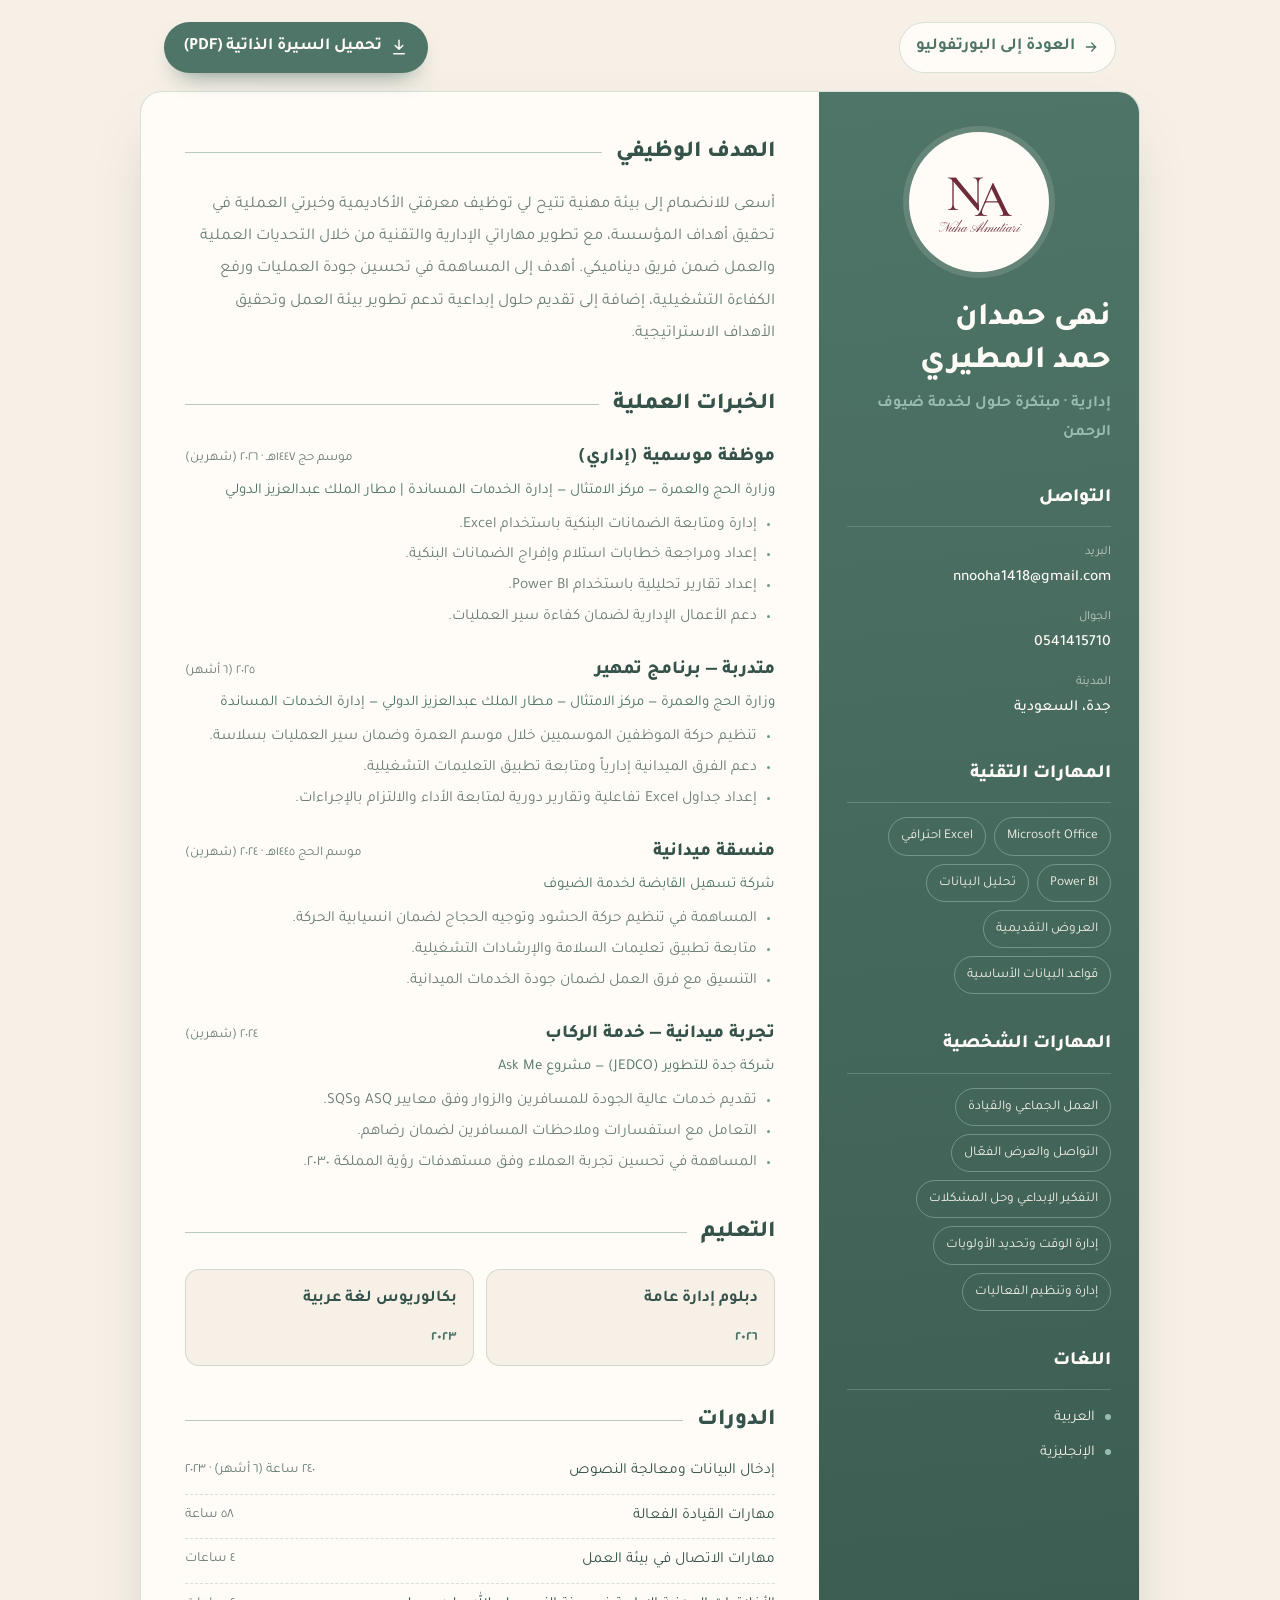
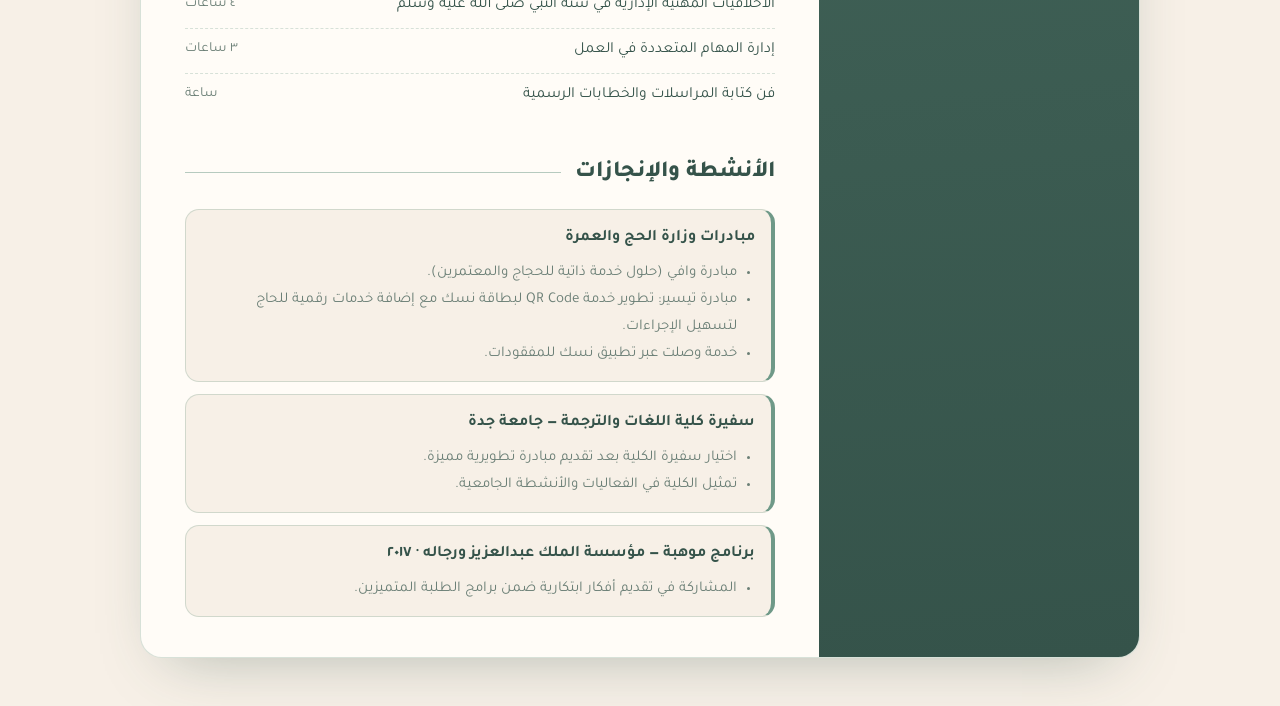
==== commit b3649e03: "تصحيح «شهران» إلى «شهرين» وتحديث ملف السيرة PDF Co-Authored-By: Claude Opus 5.5 <noreply@anthropic.c" ====
--- a/cv/index.html
+++ b/cv/index.html
@@ -122,7 +122,7 @@
 
     <h2>الخبرات العملية</h2>
     <div class="job">
-      <div class="job-h"><h3>موظفة موسمية (إداري)</h3><span class="when">موسم حج ١٤٤٧هـ · ٢٠٢٦ (شهران)</span></div>
+      <div class="job-h"><h3>موظفة موسمية (إداري)</h3><span class="when">موسم حج ١٤٤٧هـ · ٢٠٢٦ (شهرين)</span></div>
       <p class="org">وزارة الحج والعمرة — مركز الامتثال — إدارة الخدمات المساندة | مطار الملك عبدالعزيز الدولي</p>
       <ul><li>إدارة ومتابعة الضمانات البنكية باستخدام Excel.</li><li>إعداد ومراجعة خطابات استلام وإفراج الضمانات البنكية.</li><li>إعداد تقارير تحليلية باستخدام Power BI.</li><li>دعم الأعمال الإدارية لضمان كفاءة سير العمليات.</li></ul>
     </div>
@@ -132,12 +132,12 @@
       <ul><li>تنظيم حركة الموظفين الموسميين خلال موسم العمرة وضمان سير العمليات بسلاسة.</li><li>دعم الفرق الميدانية إدارياً ومتابعة تطبيق التعليمات التشغيلية.</li><li>إعداد جداول Excel تفاعلية وتقارير دورية لمتابعة الأداء والالتزام بالإجراءات.</li></ul>
     </div>
     <div class="job">
-      <div class="job-h"><h3>منسقة ميدانية</h3><span class="when">موسم الحج ١٤٤٥هـ · ٢٠٢٤ (شهران)</span></div>
+      <div class="job-h"><h3>منسقة ميدانية</h3><span class="when">موسم الحج ١٤٤٥هـ · ٢٠٢٤ (شهرين)</span></div>
       <p class="org">شركة تسهيل القابضة لخدمة الضيوف</p>
       <ul><li>المساهمة في تنظيم حركة الحشود وتوجيه الحجاج لضمان انسيابية الحركة.</li><li>متابعة تطبيق تعليمات السلامة والإرشادات التشغيلية.</li><li>التنسيق مع فرق العمل لضمان جودة الخدمات الميدانية.</li></ul>
     </div>
     <div class="job">
-      <div class="job-h"><h3>تجربة ميدانية — خدمة الركاب</h3><span class="when">٢٠٢٤ (شهران)</span></div>
+      <div class="job-h"><h3>تجربة ميدانية — خدمة الركاب</h3><span class="when">٢٠٢٤ (شهرين)</span></div>
       <p class="org">شركة جدة للتطوير (JEDCO) — مشروع Ask Me</p>
       <ul><li>تقديم خدمات عالية الجودة للمسافرين والزوار وفق معايير ASQ وSQS.</li><li>التعامل مع استفسارات وملاحظات المسافرين لضمان رضاهم.</li><li>المساهمة في تحسين تجربة العملاء وفق مستهدفات رؤية المملكة ٢٠٣٠.</li></ul>
     </div>
